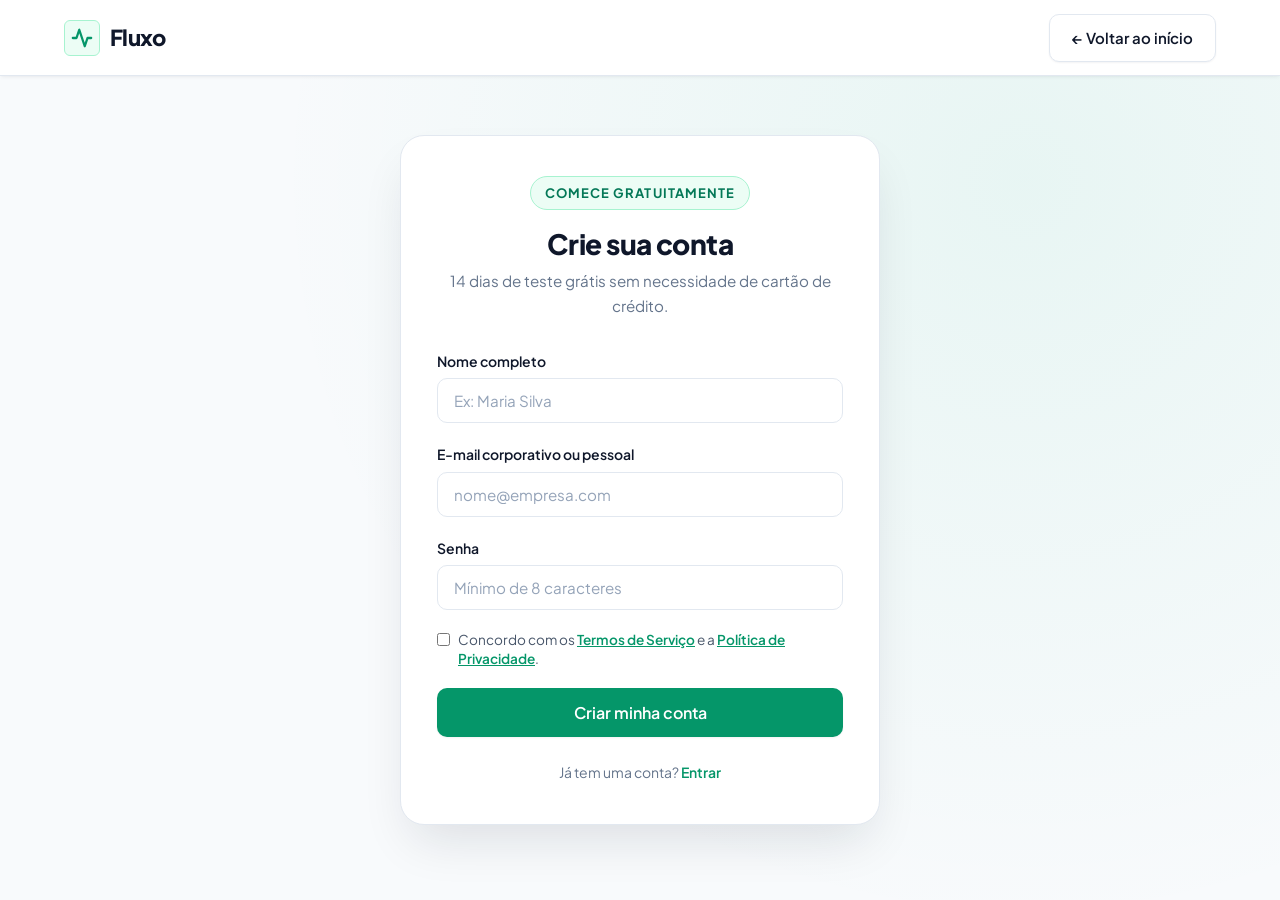
==== cadastro.html @ 50e2bd14 "feat: add user signup page and link from header in cadastro.html" ====
<!DOCTYPE html>
<html lang="pt-BR">
<head>
  <meta charset="UTF-8">
  <meta name="viewport" content="width=device-width, initial-scale=1.0">
  <meta name="description" content="Fluxo - Crie sua conta e comece a gerenciar projetos com seu time em poucos minutos.">
  <title>Fluxo | Cadastro de Usuário</title>

  <!-- Tipografia: Plus Jakarta Sans via Google Fonts -->
  <link rel="preconnect" href="https://fonts.googleapis.com">
  <link rel="preconnect" href="https://fonts.gstatic.com" crossorigin>
  <link href="https://fonts.googleapis.com/css2?family=Plus+Jakarta+Sans:wght@400;500;600;700;800&display=swap" rel="stylesheet">

  <link rel="stylesheet" href="style.css">
  <style>
    /* Estilos dedicados da tela de cadastro mantendo o Design System */
    .auth-wrapper {
      min-height: 100vh;
      display: flex;
      flex-direction: column;
      background: radial-gradient(circle at 80% 20%, rgba(16, 185, 129, 0.07) 0%, transparent 60%), var(--bg-secondary);
    }

    .auth-main {
      flex: 1;
      display: flex;
      align-items: center;
      justify-content: center;
      padding: calc(var(--header-height) + 2rem) 1.5rem 3rem 1.5rem;
    }

    .auth-card {
      background: var(--bg-primary);
      width: 100%;
      max-width: 480px;
      border: 1px solid var(--border-light);
      border-radius: var(--radius-xl);
      padding: 2.5rem 2.25rem;
      box-shadow: var(--shadow-xl);
    }

    .auth-header {
      text-align: center;
      margin-bottom: 2rem;
    }

    .auth-title {
      font-size: 1.75rem;
      font-weight: 800;
      color: var(--text-main);
      margin-bottom: 0.5rem;
    }

    .auth-subtitle {
      font-size: 0.95rem;
      color: var(--text-muted);
    }

    .auth-form {
      display: flex;
      flex-direction: column;
      gap: 1.25rem;
    }

    .form-group {
      display: flex;
      flex-direction: column;
      gap: 0.375rem;
    }

    .form-label {
      font-size: 0.875rem;
      font-weight: 600;
      color: var(--text-main);
    }

    .form-input {
      width: 100%;
      padding: 0.75rem 1rem;
      font-family: inherit;
      font-size: 0.95rem;
      color: var(--text-main);
      background-color: var(--bg-primary);
      border: 1.5px solid var(--border-light);
      border-radius: var(--radius-md);
      transition: all var(--transition-fast);
      outline: none;
    }

    .form-input:focus {
      border-color: var(--emerald-500);
      box-shadow: 0 0 0 3px rgba(16, 185, 129, 0.15);
    }

    .form-input::placeholder {
      color: var(--text-light);
    }

    .form-checkbox-label {
      display: flex;
      align-items: flex-start;
      gap: 0.5rem;
      font-size: 0.85rem;
      color: var(--text-body);
      cursor: pointer;
      user-select: none;
      line-height: 1.4;
    }

    .form-checkbox-label input {
      margin-top: 0.2rem;
      accent-color: var(--emerald-600);
      cursor: pointer;
    }

    .form-checkbox-label a {
      color: var(--emerald-600);
      font-weight: 600;
      text-decoration: underline;
    }

    .auth-footer {
      text-align: center;
      margin-top: 1.5rem;
      font-size: 0.875rem;
      color: var(--text-muted);
    }

    .auth-footer a {
      color: var(--emerald-600);
      font-weight: 600;
    }

    .auth-feedback {
      display: none;
      padding: 0.875rem;
      border-radius: var(--radius-md);
      font-size: 0.875rem;
      font-weight: 600;
      text-align: center;
      margin-bottom: 1rem;
    }

    .auth-feedback.success {
      display: block;
      background-color: var(--emerald-50);
      color: var(--emerald-800);
      border: 1px solid var(--emerald-200);
    }
  </style>
</head>
<body class="auth-wrapper">

  <!-- Header Simples -->
  <header class="site-header scrolled">
    <div class="container header-container">
      <a href="index.html" class="brand-logo" aria-label="Fluxo - Voltar para início">
        <span class="logo-mark">
          <svg width="22" height="22" viewBox="0 0 24 24" fill="none" stroke="currentColor" stroke-width="2.5" stroke-linecap="round" stroke-linejoin="round">
            <polyline points="22 12 18 12 15 21 9 3 6 12 2 12"></polyline>
          </svg>
        </span>
        <span class="logo-text">Fluxo</span>
      </a>

      <div class="header-actions">
        <a href="index.html" class="btn btn-secondary">← Voltar ao início</a>
      </div>
    </div>
  </header>

  <!-- Conteúdo de Cadastro -->
  <main class="auth-main">
    <div class="auth-card">
      <div class="auth-header">
        <span class="section-tag">Comece gratuitamente</span>
        <h1 class="auth-title">Crie sua conta</h1>
        <p class="auth-subtitle">14 dias de teste grátis sem necessidade de cartão de crédito.</p>
      </div>

      <div id="signupFeedback" class="auth-feedback"></div>

      <form id="signupForm" class="auth-form" novalidate>
        <div class="form-group">
          <label class="form-label" for="userName">Nome completo</label>
          <input class="form-input" type="text" id="userName" name="name" placeholder="Ex: Maria Silva" required>
        </div>

        <div class="form-group">
          <label class="form-label" for="userEmail">E-mail corporativo ou pessoal</label>
          <input class="form-input" type="email" id="userEmail" name="email" placeholder="nome@empresa.com" required>
        </div>

        <div class="form-group">
          <label class="form-label" for="userPassword">Senha</label>
          <input class="form-input" type="password" id="userPassword" name="password" placeholder="Mínimo de 8 caracteres" minlength="8" required>
        </div>

        <div class="form-group">
          <label class="form-checkbox-label">
            <input type="checkbox" id="userTerms" required>
            <span>Concordo com os <a href="#">Termos de Serviço</a> e a <a href="#">Política de Privacidade</a>.</span>
          </label>
        </div>

        <button type="submit" class="btn btn-primary btn-block btn-lg" id="submitBtn">
          Criar minha conta
        </button>
      </form>

      <div class="auth-footer">
        Já tem uma conta? <a href="#">Entrar</a>
      </div>
    </div>
  </main>

  <script>
    document.addEventListener('DOMContentLoaded', () => {
      const form = document.getElementById('signupForm');
      const feedback = document.getElementById('signupFeedback');

      form.addEventListener('submit', (e) => {
        e.preventDefault();
        const name = document.getElementById('userName').value.trim();
        const email = document.getElementById('userEmail').value.trim();
        const password = document.getElementById('userPassword').value;
        const terms = document.getElementById('userTerms').checked;

        if (!name || !email || !password) {
          alert('Por favor, preencha todos os campos obrigatórios.');
          return;
        }

        if (password.length < 8) {
          alert('A senha deve ter pelo menos 8 caracteres.');
          return;
        }

        if (!terms) {
          alert('Você deve aceitar os termos de serviço para prosseguir.');
          return;
        }

        feedback.className = 'auth-feedback success';
        feedback.textContent = `Conta criada com sucesso para ${name}! Redirecionando...`;

        setTimeout(() => {
          window.location.href = 'index.html';
        }, 2000);
      });
    });
  </script>
</body>
</html>
---- style.css ----
/* ==========================================================================
   FLUXO - DESIGN SYSTEM & STYLESHEET
   Landing Page SaaS B2B de Alta Conversão
   ========================================================================== */

/* 1. VARIÁVEIS CSS (DESIGN TOKENS) */
:root {
  /* Paleta Verde-Esmeralda (Cor de Destaque) */
  --emerald-50: #ecfdf5;
  --emerald-100: #d1fae5;
  --emerald-200: #a7f3d0;
  --emerald-500: #10b981;
  --emerald-600: #059669;
  --emerald-700: #047857;
  --emerald-800: #065f46;
  --emerald-rgb: 16, 185, 129;

  /* Cores Neutras (Fundo Branco & Cinza Muito Claro) */
  --bg-primary: #ffffff;
  --bg-secondary: #f8fafc;
  --bg-tertiary: #f1f5f9;
  --border-light: #e2e8f0;
  --border-subtle: #edf2f7;

  /* Escala Tipográfica Neutra */
  --text-main: #0f172a;       /* Slate 900 */
  --text-body: #475569;       /* Slate 600 */
  --text-muted: #64748b;      /* Slate 500 */
  --text-light: #94a3b8;      /* Slate 400 */

  /* Tipografia */
  --font-family: 'Plus Jakarta Sans', -apple-system, BlinkMacSystemFont, 'Segoe UI', Roboto, Helvetica, Arial, sans-serif;

  /* Sombras Sutis */
  --shadow-xs: 0 1px 2px 0 rgba(15, 23, 42, 0.05);
  --shadow-sm: 0 2px 4px -1px rgba(15, 23, 42, 0.06), 0 1px 2px -1px rgba(15, 23, 42, 0.04);
  --shadow-md: 0 8px 16px -2px rgba(15, 23, 42, 0.06), 0 4px 6px -2px rgba(15, 23, 42, 0.04);
  --shadow-lg: 0 20px 25px -5px rgba(15, 23, 42, 0.07), 0 10px 10px -5px rgba(15, 23, 42, 0.04);
  --shadow-xl: 0 25px 50px -12px rgba(15, 23, 42, 0.12);
  --shadow-emerald: 0 10px 25px -5px rgba(16, 185, 129, 0.25);

  /* Bordas Arredondadas */
  --radius-sm: 6px;
  --radius-md: 10px;
  --radius-lg: 16px;
  --radius-xl: 24px;
  --radius-full: 9999px;

  /* Transições Suaves */
  --transition-fast: 0.15s ease;
  --transition-normal: 0.25s ease;
  --transition-smooth: 0.35s cubic-bezier(0.16, 1, 0.3, 1);

  /* Layout */
  --container-max: 1200px;
  --header-height: 76px;
}

/* 2. RESET E NORMAS GERAIS */
*, *::before, *::after {
  box-sizing: border-box;
  margin: 0;
  padding: 0;
}

html {
  scroll-behavior: smooth;
  font-size: 16px;
  text-rendering: optimizeLegibility;
  -webkit-font-smoothing: antialiased;
}

body {
  font-family: var(--font-family);
  background-color: var(--bg-primary);
  color: var(--text-body);
  line-height: 1.6;
  overflow-x: hidden;
}

h1, h2, h3, h4, h5, h6 {
  color: var(--text-main);
  font-weight: 700;
  line-height: 1.25;
  letter-spacing: -0.02em;
}

p {
  margin-bottom: 0;
}

a {
  color: inherit;
  text-decoration: none;
  transition: color var(--transition-fast);
}

ul {
  list-style: none;
}

button {
  font-family: inherit;
  cursor: pointer;
  border: none;
  background: none;
}

/* 3. UTILITÁRIOS DE ESTRUTURA */
.container {
  width: 100%;
  max-width: var(--container-max);
  margin-left: auto;
  margin-right: auto;
  padding-left: 1.5rem;
  padding-right: 1.5rem;
}

.section-padding {
  padding-top: 6rem;
  padding-bottom: 6rem;
}

.bg-alt {
  background-color: var(--bg-secondary);
  border-top: 1px solid var(--border-light);
  border-bottom: 1px solid var(--border-light);
}

.text-center {
  text-align: center;
}

.section-header {
  max-width: 680px;
  margin: 0 auto 3.5rem auto;
}

.section-tag {
  display: inline-block;
  font-size: 0.8125rem;
  font-weight: 700;
  text-transform: uppercase;
  letter-spacing: 0.08em;
  color: var(--emerald-700);
  background-color: var(--emerald-50);
  border: 1px solid var(--emerald-200);
  padding: 0.35rem 0.875rem;
  border-radius: var(--radius-full);
  margin-bottom: 1rem;
}

.section-title {
  font-size: 2.25rem;
  font-weight: 800;
  color: var(--text-main);
  margin-bottom: 1rem;
  letter-spacing: -0.03em;
}

.section-description {
  font-size: 1.125rem;
  color: var(--text-muted);
  line-height: 1.6;
}

/* 4. BOTÕES E CTAS */
.btn {
  display: inline-flex;
  align-items: center;
  justify-content: center;
  gap: 0.5rem;
  font-weight: 600;
  font-size: 0.9375rem;
  padding: 0.6875rem 1.375rem;
  border-radius: var(--radius-md);
  transition: all var(--transition-normal);
  white-space: nowrap;
}

.btn-primary {
  background-color: var(--emerald-600);
  color: #ffffff;
  box-shadow: 0 1px 2px rgba(0, 0, 0, 0.05);
}

.btn-primary:hover {
  background-color: var(--emerald-700);
  box-shadow: var(--shadow-emerald);
  transform: translateY(-1px);
}

.btn-secondary {
  background-color: #ffffff;
  color: var(--text-main);
  border: 1px solid var(--border-light);
  box-shadow: var(--shadow-xs);
}

.btn-secondary:hover {
  background-color: var(--bg-tertiary);
  border-color: var(--slate-300);
  transform: translateY(-1px);
}

.btn-outline {
  background-color: transparent;
  color: var(--text-main);
  border: 1.5px solid var(--border-light);
}

.btn-outline:hover {
  border-color: var(--emerald-600);
  color: var(--emerald-700);
  background-color: var(--emerald-50);
}

.btn-lg {
  padding: 0.875rem 1.875rem;
  font-size: 1rem;
  border-radius: var(--radius-md);
}

.btn-block {
  width: 100%;
}

/* 5. HEADER FIXO */
.site-header {
  position: fixed;
  top: 0;
  left: 0;
  right: 0;
  height: var(--header-height);
  background-color: rgba(255, 255, 255, 0.88);
  backdrop-filter: blur(14px);
  -webkit-backdrop-filter: blur(14px);
  z-index: 1000;
  border-bottom: 1px solid transparent;
  transition: border-color var(--transition-normal), box-shadow var(--transition-normal);
}

.site-header.scrolled {
  border-color: var(--border-light);
  box-shadow: var(--shadow-sm);
  background-color: rgba(255, 255, 255, 0.96);
}

.header-container {
  height: 100%;
  display: flex;
  align-items: center;
  justify-content: space-between;
}

/* Marca / Logo */
.brand-logo {
  display: inline-flex;
  align-items: center;
  gap: 0.625rem;
}

.logo-mark {
  display: flex;
  align-items: center;
  justify-content: center;
  width: 36px;
  height: 36px;
  background-color: var(--emerald-50);
  border: 1.5px solid var(--emerald-200);
  border-radius: var(--radius-sm);
  color: var(--emerald-600);
}

.logo-text {
  font-size: 1.375rem;
  font-weight: 800;
  color: var(--text-main);
  letter-spacing: -0.03em;
}

/* Navegação */
.nav-menu {
  display: flex;
  align-items: center;
}

.nav-list {
  display: flex;
  align-items: center;
  gap: 2rem;
}

.nav-link {
  font-size: 0.9375rem;
  font-weight: 500;
  color: var(--text-muted);
  position: relative;
  padding: 0.5rem 0;
}

.nav-link:hover {
  color: var(--emerald-600);
}

.nav-actions-mobile {
  display: none;
}

.header-actions {
  display: flex;
  align-items: center;
  gap: 1rem;
}

/* Botão Hamburguer */
.hamburger-btn {
  display: none;
  flex-direction: column;
  justify-content: space-around;
  width: 32px;
  height: 32px;
  padding: 4px;
}

.hamburger-bar {
  width: 100%;
  height: 2px;
  background-color: var(--text-main);
  border-radius: 2px;
  transition: all var(--transition-normal);
}

/* 6. HERO SECTION */
.hero-section {
  padding-top: calc(var(--header-height) + 4rem);
  padding-bottom: 5rem;
  background: radial-gradient(circle at 80% 20%, rgba(16, 185, 129, 0.05) 0%, transparent 60%);
}

.hero-container {
  display: grid;
  grid-template-columns: 1.05fr 1fr;
  align-items: center;
  gap: 3.5rem;
}

.hero-badge {
  display: inline-flex;
  align-items: center;
  gap: 0.5rem;
  font-size: 0.8125rem;
  font-weight: 600;
  color: var(--emerald-800);
  background-color: var(--emerald-50);
  border: 1px solid var(--emerald-200);
  padding: 0.35rem 0.875rem;
  border-radius: var(--radius-full);
  margin-bottom: 1.5rem;
}

.badge-dot {
  width: 8px;
  height: 8px;
  border-radius: 50%;
  background-color: var(--emerald-500);
  box-shadow: 0 0 0 3px rgba(16, 185, 129, 0.25);
}

.hero-title {
  font-size: 3rem;
  font-weight: 800;
  line-height: 1.15;
  letter-spacing: -0.035em;
  color: var(--text-main);
  margin-bottom: 1.25rem;
}

.hero-subtitle {
  font-size: 1.1875rem;
  color: var(--text-body);
  line-height: 1.6;
  margin-bottom: 2rem;
  max-width: 520px;
}

.hero-cta-group {
  display: flex;
  align-items: center;
  gap: 1rem;
  margin-bottom: 2rem;
  flex-wrap: wrap;
}

.hero-trust-indicators {
  display: flex;
  align-items: center;
  gap: 1.5rem;
  flex-wrap: wrap;
}

.trust-item {
  display: flex;
  align-items: center;
  gap: 0.375rem;
  font-size: 0.84rem;
  font-weight: 500;
  color: var(--text-muted);
}

.trust-item svg {
  color: var(--emerald-600);
  flex-shrink: 0;
}

/* Mockup Visual do Hero (Feito em CSS Puro) */
.hero-visual {
  position: relative;
}

.mockup-frame {
  position: relative;
  background-color: #ffffff;
  border-radius: var(--radius-lg);
  border: 1px solid var(--border-light);
  box-shadow: var(--shadow-xl);
  overflow: hidden;
}

.mockup-header {
  display: flex;
  align-items: center;
  justify-content: space-between;
  padding: 0.75rem 1rem;
  background-color: var(--bg-secondary);
  border-bottom: 1px solid var(--border-light);
}

.mockup-dots {
  display: flex;
  gap: 6px;
}

.dot {
  width: 10px;
  height: 10px;
  border-radius: 50%;
}

.dot-red { background-color: #ef4444; }
.dot-yellow { background-color: #f59e0b; }
.dot-green { background-color: #10b981; }

.mockup-search-bar {
  display: flex;
  align-items: center;
  gap: 0.5rem;
  background-color: #ffffff;
  border: 1px solid var(--border-light);
  border-radius: var(--radius-sm);
  padding: 0.25rem 0.75rem;
  font-size: 0.75rem;
  color: var(--text-light);
  width: 50%;
}

.mockup-user-pill {
  display: flex;
  align-items: center;
  gap: 0.5rem;
}

.mockup-avatar {
  display: flex;
  align-items: center;
  justify-content: center;
  width: 24px;
  height: 24px;
  border-radius: 50%;
  font-size: 0.6875rem;
  font-weight: 700;
}

.avatar-primary {
  background-color: var(--emerald-100);
  color: var(--emerald-700);
}

.mockup-user-name {
  font-size: 0.75rem;
  font-weight: 600;
  color: var(--text-main);
}

.mockup-body {
  padding: 1.25rem;
}

.mockup-project-header {
  display: flex;
  align-items: center;
  justify-content: space-between;
  margin-bottom: 1.25rem;
  padding-bottom: 0.75rem;
  border-bottom: 1px solid var(--border-light);
}

.mockup-project-title {
  font-size: 0.9375rem;
  font-weight: 700;
  color: var(--text-main);
}

.mockup-project-meta {
  font-size: 0.75rem;
  color: var(--text-muted);
}

.mockup-progress-wrap {
  text-align: right;
  width: 130px;
}

.progress-info {
  display: flex;
  justify-content: space-between;
  font-size: 0.6875rem;
  color: var(--text-muted);
  margin-bottom: 0.25rem;
}

.progress-info strong {
  color: var(--emerald-700);
}

.progress-track {
  width: 100%;
  height: 6px;
  background-color: var(--bg-tertiary);
  border-radius: 10px;
  overflow: hidden;
}

.progress-fill {
  height: 100%;
  background-color: var(--emerald-500);
  border-radius: 10px;
}

.mockup-columns {
  display: grid;
  grid-template-columns: repeat(3, 1fr);
  gap: 0.75rem;
}

.mockup-col {
  background-color: var(--bg-secondary);
  border-radius: var(--radius-md);
  padding: 0.625rem;
  display: flex;
  flex-direction: column;
  gap: 0.625rem;
}

.mockup-col-header {
  display: flex;
  align-items: center;
  gap: 0.375rem;
  font-size: 0.75rem;
  font-weight: 600;
  color: var(--text-muted);
  padding: 0.25rem 0.25rem;
}

.col-indicator {
  width: 6px;
  height: 6px;
  border-radius: 50%;
}

.col-gray { background-color: var(--text-light); }
.col-emerald { background-color: var(--emerald-500); }
.col-green { background-color: #10b981; }

.col-count {
  margin-left: auto;
  font-size: 0.6875rem;
  background-color: var(--bg-tertiary);
  padding: 0.1rem 0.4rem;
  border-radius: var(--radius-full);
}

.mockup-task-card {
  background-color: #ffffff;
  border: 1px solid var(--border-light);
  border-radius: var(--radius-sm);
  padding: 0.625rem;
  box-shadow: var(--shadow-xs);
}

.card-highlight {
  border-color: var(--emerald-200);
  box-shadow: 0 4px 12px rgba(16, 185, 129, 0.08);
}

.task-tag {
  display: inline-block;
  font-size: 0.625rem;
  font-weight: 700;
  padding: 0.15rem 0.4rem;
  border-radius: 4px;
  margin-bottom: 0.35rem;
}

.tag-blue { background-color: #eff6ff; color: #2563eb; }
.tag-purple { background-color: #f5f3ff; color: #7c3aed; }
.tag-emerald { background-color: var(--emerald-50); color: var(--emerald-700); }
.tag-gray { background-color: var(--bg-tertiary); color: var(--text-muted); }

.task-title {
  font-size: 0.75rem;
  font-weight: 600;
  color: var(--text-main);
  line-height: 1.3;
  margin-bottom: 0.5rem;
}

.task-checklist {
  display: flex;
  align-items: center;
  gap: 0.25rem;
  font-size: 0.65rem;
  color: var(--emerald-700);
  background-color: var(--emerald-50);
  padding: 0.25rem 0.375rem;
  border-radius: 4px;
  margin-bottom: 0.5rem;
}

.task-meta {
  display: flex;
  align-items: center;
  justify-content: space-between;
}

.task-due {
  font-size: 0.65rem;
  color: var(--text-light);
}

.due-soon {
  color: #d97706;
  font-weight: 600;
}

.task-status-done {
  display: inline-flex;
  align-items: center;
  gap: 0.2rem;
  font-size: 0.65rem;
  font-weight: 600;
  color: var(--emerald-700);
}

.avatar-sm {
  width: 18px;
  height: 18px;
  border-radius: 50%;
  font-size: 0.55rem;
  font-weight: 700;
  display: inline-flex;
  align-items: center;
  justify-content: center;
  background-color: var(--bg-tertiary);
  color: var(--text-body);
}

.avatar-alt { background-color: #fef3c7; color: #b45309; }
.avatar-alt2 { background-color: #ede9fe; color: #6d28d9; }

.task-team {
  display: flex;
  margin-left: auto;
}

.task-team .task-avatar:not(:first-child) {
  margin-left: -5px;
}

/* Card Flutuante de Métricas */
.mockup-floating-stat {
  position: absolute;
  bottom: -20px;
  right: -15px;
  background-color: #ffffff;
  border: 1px solid var(--border-light);
  border-radius: var(--radius-md);
  padding: 0.75rem 1rem;
  display: flex;
  align-items: center;
  gap: 0.75rem;
  box-shadow: var(--shadow-lg);
  animation: float 4s ease-in-out infinite;
}

@keyframes float {
  0%, 100% { transform: translateY(0); }
  50% { transform: translateY(-6px); }
}

.floating-icon {
  width: 36px;
  height: 36px;
  border-radius: var(--radius-sm);
  background-color: var(--emerald-50);
  color: var(--emerald-600);
  display: flex;
  align-items: center;
  justify-content: center;
}

.floating-text {
  display: flex;
  flex-direction: column;
}

.stat-number {
  font-size: 1.125rem;
  font-weight: 800;
  color: var(--text-main);
  line-height: 1.1;
}

.stat-label {
  font-size: 0.75rem;
  color: var(--text-muted);
}

/* 7. PROVA SOCIAL (LOGOS) */
.social-proof-strip {
  padding: 3rem 0;
  background-color: var(--bg-secondary);
  border-top: 1px solid var(--border-light);
  border-bottom: 1px solid var(--border-light);
}

.social-proof-lead {
  text-align: center;
  font-size: 0.875rem;
  font-weight: 600;
  text-transform: uppercase;
  letter-spacing: 0.05em;
  color: var(--text-muted);
  margin-bottom: 2rem;
}

.client-logos-grid {
  display: flex;
  align-items: center;
  justify-content: center;
  gap: 3.5rem;
  flex-wrap: wrap;
}

.client-logo-item {
  display: inline-flex;
  align-items: center;
  gap: 0.625rem;
  color: var(--text-muted);
  font-weight: 700;
  font-size: 1.125rem;
  opacity: 0.75;
  transition: opacity var(--transition-fast), color var(--transition-fast);
}

.client-logo-item:hover {
  opacity: 1;
  color: var(--text-main);
}

.client-logo-item svg {
  color: var(--emerald-600);
}

/* 8. SEÇÃO DE RECURSOS */
.features-grid {
  display: grid;
  grid-template-columns: repeat(4, 1fr);
  gap: 1.5rem;
}

.feature-card {
  background-color: #ffffff;
  border: 1px solid var(--border-light);
  border-radius: var(--radius-lg);
  padding: 2rem 1.75rem;
  transition: all var(--transition-normal);
  display: flex;
  flex-direction: column;
}

.feature-card:hover {
  border-color: var(--emerald-200);
  transform: translateY(-4px);
  box-shadow: var(--shadow-md);
}

.feature-icon-box {
  width: 48px;
  height: 48px;
  border-radius: var(--radius-md);
  background-color: var(--emerald-50);
  color: var(--emerald-600);
  border: 1px solid var(--emerald-100);
  display: flex;
  align-items: center;
  justify-content: center;
  margin-bottom: 1.5rem;
}

.feature-title {
  font-size: 1.1875rem;
  font-weight: 700;
  margin-bottom: 0.75rem;
  color: var(--text-main);
}

.feature-description {
  font-size: 0.9375rem;
  color: var(--text-body);
  line-height: 1.6;
}

/* 9. SEÇÃO DE DEPOIMENTOS */
.testimonials-grid {
  display: grid;
  grid-template-columns: repeat(3, 1fr);
  gap: 2rem;
}

.testimonial-card {
  background-color: #ffffff;
  border: 1px solid var(--border-light);
  border-radius: var(--radius-lg);
  padding: 2.25rem 2rem;
  box-shadow: var(--shadow-sm);
  display: flex;
  flex-direction: column;
  justify-content: space-between;
  transition: transform var(--transition-normal);
}

.testimonial-card:hover {
  transform: translateY(-3px);
  box-shadow: var(--shadow-md);
}

.testimonial-rating {
  display: flex;
  gap: 0.25rem;
  color: #f59e0b;
  margin-bottom: 1.25rem;
  font-size: 1.125rem;
}

.testimonial-quote {
  font-size: 1rem;
  line-height: 1.65;
  color: var(--text-body);
  font-style: normal;
  margin-bottom: 1.75rem;
  flex-grow: 1;
}

.testimonial-author {
  display: flex;
  align-items: center;
  gap: 0.875rem;
  border-top: 1px solid var(--border-light);
  padding-top: 1.25rem;
}

.author-avatar {
  width: 44px;
  height: 44px;
  border-radius: 50%;
  font-weight: 700;
  font-size: 0.875rem;
  display: flex;
  align-items: center;
  justify-content: center;
  flex-shrink: 0;
}

.avatar-mariana { background-color: var(--emerald-100); color: var(--emerald-800); }
.avatar-rodrigo { background-color: #dbeafe; color: #1e40af; }
.avatar-camila { background-color: #ede9fe; color: #5b21b6; }

.author-name {
  font-size: 0.9375rem;
  font-weight: 700;
  color: var(--text-main);
  margin-bottom: 0.15rem;
}

.author-role {
  font-size: 0.8125rem;
  color: var(--text-muted);
}

/* 10. SEÇÃO DE PREÇOS */
.pricing-grid {
  display: grid;
  grid-template-columns: repeat(3, 1fr);
  gap: 2rem;
  align-items: stretch;
}

.pricing-card {
  background-color: #ffffff;
  border: 1px solid var(--border-light);
  border-radius: var(--radius-xl);
  padding: 2.5rem 2rem;
  position: relative;
  display: flex;
  flex-direction: column;
  transition: all var(--transition-normal);
}

.pricing-card:hover {
  transform: translateY(-4px);
  box-shadow: var(--shadow-lg);
}

/* Destaque do Plano Pro */
.pricing-card-featured {
  border: 2px solid var(--emerald-500);
  box-shadow: var(--shadow-lg);
  transform: scale(1.02);
}

.pricing-card-featured:hover {
  transform: scale(1.02) translateY(-4px);
  box-shadow: var(--shadow-xl);
}

.popular-badge {
  position: absolute;
  top: -14px;
  left: 50%;
  transform: translateX(-50%);
  background-color: var(--emerald-600);
  color: #ffffff;
  font-size: 0.75rem;
  font-weight: 700;
  text-transform: uppercase;
  letter-spacing: 0.06em;
  padding: 0.35rem 1rem;
  border-radius: var(--radius-full);
}

.pricing-header {
  border-bottom: 1px solid var(--border-light);
  padding-bottom: 2rem;
  margin-bottom: 2rem;
}

.plan-name {
  font-size: 1.5rem;
  font-weight: 800;
  margin-bottom: 0.5rem;
}

.plan-description {
  font-size: 0.875rem;
  color: var(--text-muted);
  min-height: 42px;
  margin-bottom: 1.5rem;
}

.plan-price-wrap {
  display: flex;
  align-items: baseline;
  gap: 0.25rem;
}

.currency {
  font-size: 1.25rem;
  font-weight: 700;
  color: var(--text-main);
}

.amount {
  font-size: 3rem;
  font-weight: 800;
  color: var(--text-main);
  line-height: 1;
}

.period {
  font-size: 0.875rem;
  color: var(--text-muted);
  font-weight: 500;
}

.plan-features {
  display: flex;
  flex-direction: column;
  gap: 1rem;
  margin-bottom: 2.5rem;
  flex-grow: 1;
}

.plan-features li {
  display: flex;
  align-items: flex-start;
  gap: 0.75rem;
  font-size: 0.9375rem;
  color: var(--text-body);
}

.check-icon {
  color: var(--emerald-600);
  flex-shrink: 0;
  margin-top: 0.15rem;
}

.pricing-footer {
  margin-top: auto;
}

/* 11. SEÇÃO DE FAQ */
.faq-container {
  max-width: 800px;
}

.faq-accordion {
  display: flex;
  flex-direction: column;
  gap: 1rem;
}

.faq-item {
  background-color: #ffffff;
  border: 1px solid var(--border-light);
  border-radius: var(--radius-lg);
  overflow: hidden;
  transition: border-color var(--transition-fast), box-shadow var(--transition-fast);
}

.faq-item.active {
  border-color: var(--emerald-500);
  box-shadow: var(--shadow-sm);
}

.faq-question {
  width: 100%;
  display: flex;
  align-items: center;
  justify-content: space-between;
  padding: 1.375rem 1.75rem;
  font-size: 1.0625rem;
  font-weight: 600;
  color: var(--text-main);
  text-align: left;
  background-color: #ffffff;
  gap: 1rem;
  transition: color var(--transition-fast);
}

.faq-question:hover {
  color: var(--emerald-700);
}

.faq-icon {
  display: flex;
  align-items: center;
  justify-content: center;
  color: var(--text-muted);
  transition: transform var(--transition-normal), color var(--transition-fast);
  flex-shrink: 0;
}

.faq-item.active .faq-icon {
  transform: rotate(180deg);
  color: var(--emerald-600);
}

.faq-answer {
  max-height: 0;
  overflow: hidden;
  transition: max-height var(--transition-smooth);
}

.faq-answer-inner {
  padding: 0 1.75rem 1.5rem 1.75rem;
  font-size: 0.95rem;
  line-height: 1.65;
  color: var(--text-body);
}

/* 12. CTA FINAL */
.final-cta-section {
  padding: 5rem 0;
}

.final-cta-card {
  background-color: var(--bg-secondary);
  border: 1.5px solid var(--emerald-200);
  border-radius: var(--radius-xl);
  padding: 4.5rem 2rem;
  text-align: center;
  position: relative;
  overflow: hidden;
  box-shadow: var(--shadow-md);
}

.cta-inner-content {
  max-width: 680px;
  margin: 0 auto;
  position: relative;
  z-index: 2;
}

.final-cta-title {
  font-size: 2.5rem;
  font-weight: 800;
  margin-bottom: 1.25rem;
  letter-spacing: -0.03em;
}

.final-cta-subtitle {
  font-size: 1.125rem;
  color: var(--text-body);
  line-height: 1.6;
  margin-bottom: 2.25rem;
}

.final-cta-buttons {
  margin-bottom: 1.75rem;
}

.final-cta-guarantees {
  display: flex;
  align-items: center;
  justify-content: center;
  gap: 0.875rem;
  font-size: 0.84rem;
  font-weight: 500;
  color: var(--text-muted);
  flex-wrap: wrap;
}

.bullet-separator {
  color: var(--border-light);
}

/* 13. FOOTER */
.site-footer {
  background-color: #ffffff;
  border-top: 1px solid var(--border-light);
  padding: 5rem 0 2.5rem 0;
}

.footer-grid {
  display: grid;
  grid-template-columns: 2fr 1fr 1fr 1fr;
  gap: 3.5rem;
  margin-bottom: 4rem;
}

.footer-tagline {
  margin-top: 1rem;
  font-size: 0.9375rem;
  color: var(--text-muted);
  line-height: 1.6;
  max-width: 320px;
}

.footer-social-links {
  display: flex;
  gap: 0.75rem;
  margin-top: 1.5rem;
}

.social-link {
  display: flex;
  align-items: center;
  justify-content: center;
  width: 38px;
  height: 38px;
  border-radius: var(--radius-md);
  border: 1px solid var(--border-light);
  color: var(--text-muted);
  transition: all var(--transition-fast);
}

.social-link:hover {
  background-color: var(--emerald-50);
  border-color: var(--emerald-200);
  color: var(--emerald-700);
  transform: translateY(-2px);
}

.footer-heading {
  font-size: 0.875rem;
  font-weight: 700;
  text-transform: uppercase;
  letter-spacing: 0.06em;
  color: var(--text-main);
  margin-bottom: 1.25rem;
}

.footer-nav {
  display: flex;
  flex-direction: column;
  gap: 0.875rem;
}

.footer-nav a {
  font-size: 0.9375rem;
  color: var(--text-muted);
}

.footer-nav a:hover {
  color: var(--emerald-600);
}

.footer-badge {
  font-size: 0.6875rem;
  font-weight: 700;
  background-color: var(--emerald-50);
  color: var(--emerald-700);
  border: 1px solid var(--emerald-200);
  padding: 0.15rem 0.5rem;
  border-radius: var(--radius-full);
  margin-left: 0.35rem;
}

.footer-bottom {
  border-top: 1px solid var(--border-light);
  padding-top: 2rem;
  display: flex;
  align-items: center;
  justify-content: space-between;
  font-size: 0.875rem;
  color: var(--text-muted);
  flex-wrap: wrap;
  gap: 1rem;
}

/* 14. ANIMAÇÕES FADE-IN COM INTERSECTION OBSERVER */
.reveal {
  opacity: 0;
  transform: translateY(24px);
  transition: opacity 0.65s cubic-bezier(0.16, 1, 0.3, 1), transform 0.65s cubic-bezier(0.16, 1, 0.3, 1);
  will-change: opacity, transform;
}

.reveal.active {
  opacity: 1;
  transform: translateY(0);
}

/* 15. RESPONSIVIDADE (MEDIA QUERIES) */

/* Telas médias (Laptops e Tablets grandes: < 1024px) */
@media (max-width: 1024px) {
  .hero-container {
    grid-template-columns: 1fr;
    gap: 3.5rem;
  }

  .hero-content {
    text-align: center;
    max-width: 700px;
    margin: 0 auto;
  }

  .hero-subtitle {
    margin-left: auto;
    margin-right: auto;
  }

  .hero-cta-group {
    justify-content: center;
  }

  .hero-trust-indicators {
    justify-content: center;
  }

  .mockup-visual {
    max-width: 640px;
    margin: 0 auto;
  }

  .features-grid {
    grid-template-columns: repeat(2, 1fr);
  }

  .pricing-grid {
    grid-template-columns: 1fr;
    max-width: 500px;
    margin: 0 auto;
  }

  .pricing-card-featured {
    transform: none;
  }

  .pricing-card-featured:hover {
    transform: translateY(-4px);
  }

  .footer-grid {
    grid-template-columns: repeat(2, 1fr);
    gap: 2.5rem;
  }
}

/* Tablets e Mobile (< 768px) */
@media (max-width: 768px) {
  :root {
    --header-height: 68px;
  }

  .section-padding {
    padding-top: 4rem;
    padding-bottom: 4rem;
  }

  .section-title {
    font-size: 1.875rem;
  }

  .hero-title {
    font-size: 2.25rem;
  }

  .final-cta-title {
    font-size: 2rem;
  }

  /* Menu Hamburguer */
  .hamburger-btn {
    display: flex;
  }

  .header-actions .btn {
    display: none;
  }

  .nav-menu {
    position: fixed;
    top: var(--header-height);
    left: 0;
    width: 100%;
    background-color: #ffffff;
    border-bottom: 1px solid var(--border-light);
    box-shadow: var(--shadow-lg);
    flex-direction: column;
    align-items: stretch;
    padding: 1.5rem;
    transform: translateY(-120%);
    opacity: 0;
    visibility: hidden;
    transition: transform var(--transition-smooth), opacity var(--transition-smooth), visibility var(--transition-smooth);
  }

  .nav-menu.open {
    transform: translateY(0);
    opacity: 1;
    visibility: visible;
  }

  .nav-list {
    flex-direction: column;
    align-items: flex-start;
    gap: 1rem;
    width: 100%;
  }

  .nav-item {
    width: 100%;
  }

  .nav-link {
    display: block;
    width: 100%;
    padding: 0.75rem 0;
    font-size: 1.0625rem;
    border-bottom: 1px solid var(--border-subtle);
  }

  .nav-actions-mobile {
    display: block;
    margin-top: 1.5rem;
  }

  /* Hambúrguer Ativo (X) */
  .hamburger-btn.open .hamburger-bar:nth-child(1) {
    transform: translateY(8px) rotate(45deg);
  }

  .hamburger-btn.open .hamburger-bar:nth-child(2) {
    opacity: 0;
  }

  .hamburger-btn.open .hamburger-bar:nth-child(3) {
    transform: translateY(-8px) rotate(-45deg);
  }

  /* Mockup no Mobile */
  .mockup-columns {
    grid-template-columns: 1fr;
  }

  .mockup-floating-stat {
    display: none;
  }

  .client-logos-grid {
    gap: 2rem;
  }

  .features-grid {
    grid-template-columns: 1fr;
  }

  .testimonials-grid {
    grid-template-columns: 1fr;
  }

  .footer-grid {
    grid-template-columns: 1fr;
    gap: 2.5rem;
  }

  .footer-bottom {
    flex-direction: column;
    text-align: center;
  }
}

/* Celulares Menores (< 480px) */
@media (max-width: 480px) {
  .hero-title {
    font-size: 1.875rem;
  }

  .hero-cta-group .btn {
    width: 100%;
  }

  .final-cta-card {
    padding: 3rem 1.25rem;
  }
}
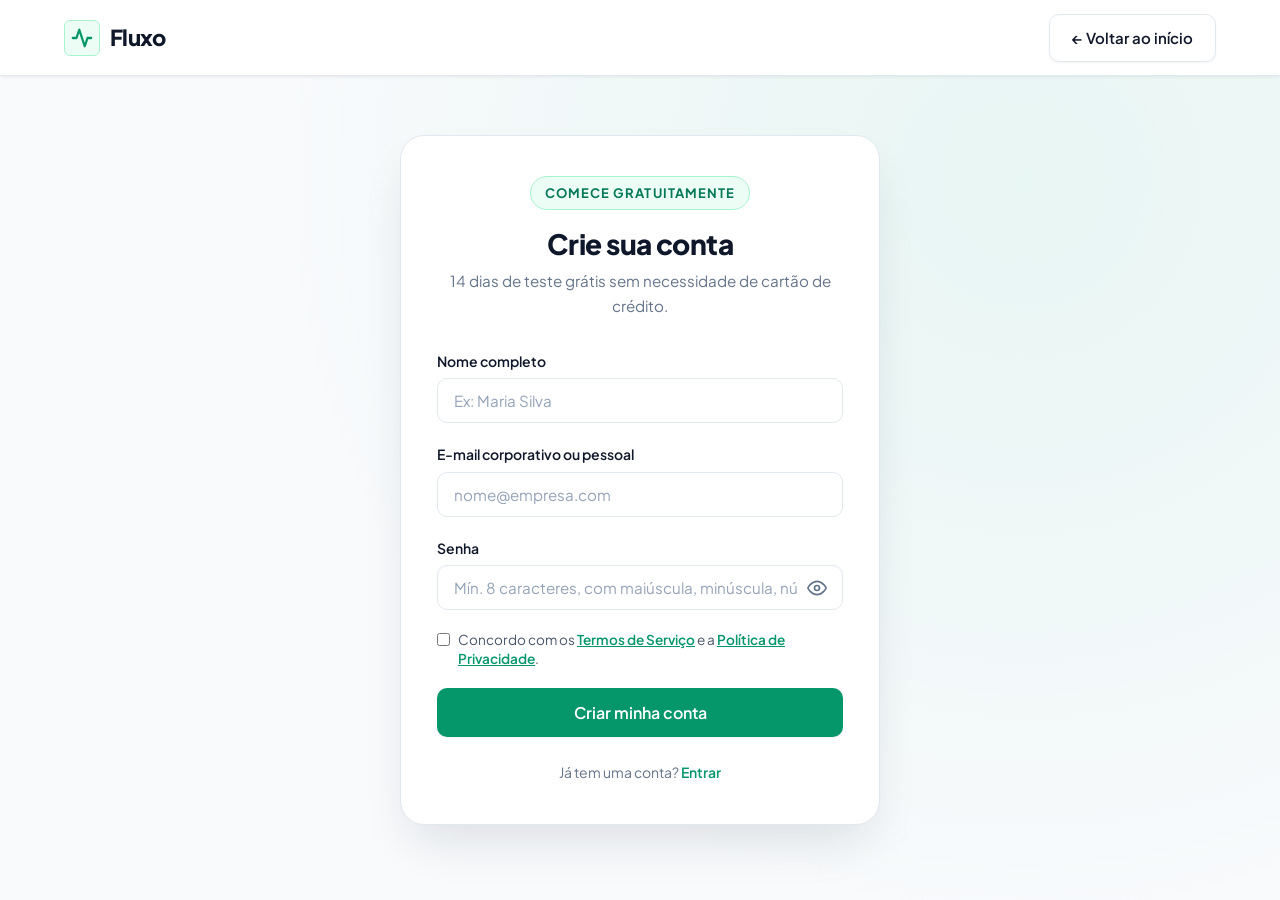
==== commit b151aef5: "feat: add real-time input validations and password visibility toggle" ====
--- a/cadastro.html
+++ b/cadastro.html
@@ -96,6 +96,57 @@
       color: var(--text-light);
     }
 
+    .password-wrapper {
+      position: relative;
+      display: flex;
+      align-items: center;
+    }
+
+    .password-wrapper .form-input {
+      padding-right: 2.75rem;
+    }
+
+    .toggle-password-btn {
+      position: absolute;
+      right: 0.75rem;
+      background: none;
+      border: none;
+      cursor: pointer;
+      color: var(--text-muted);
+      display: flex;
+      align-items: center;
+      justify-content: center;
+      padding: 0.25rem;
+      border-radius: var(--radius-sm);
+      transition: color var(--transition-fast);
+    }
+
+    .toggle-password-btn:hover {
+      color: var(--emerald-600);
+    }
+
+    .toggle-password-btn svg {
+      pointer-events: none;
+    }
+
+    .form-error {
+      display: none;
+      font-size: 0.8125rem;
+      font-weight: 500;
+      color: #ef4444; /* Vermelho vibrante */
+      margin-top: 0.25rem;
+      line-height: 1.4;
+    }
+
+    .form-error.active {
+      display: block;
+    }
+
+    .form-input.input-error {
+      border-color: #ef4444 !important;
+      box-shadow: 0 0 0 3px rgba(239, 68, 68, 0.15) !important;
+    }
+
     .form-checkbox-label {
       display: flex;
       align-items: flex-start;
@@ -189,11 +240,27 @@
         <div class="form-group">
           <label class="form-label" for="userEmail">E-mail corporativo ou pessoal</label>
           <input class="form-input" type="email" id="userEmail" name="email" placeholder="nome@empresa.com" required>
+          <span class="form-error" id="emailError"></span>
         </div>
 
         <div class="form-group">
           <label class="form-label" for="userPassword">Senha</label>
-          <input class="form-input" type="password" id="userPassword" name="password" placeholder="Mínimo de 8 caracteres" minlength="8" required>
+          <div class="password-wrapper">
+            <input class="form-input" type="password" id="userPassword" name="password" placeholder="Mín. 8 caracteres, com maiúscula, minúscula, número e especial" minlength="8" required>
+            <button type="button" class="toggle-password-btn" id="togglePasswordBtn" aria-label="Mostrar ou ocultar senha">
+              <!-- Ícone de Olho Aberto -->
+              <svg id="eyeIconOpen" width="20" height="20" viewBox="0 0 24 24" fill="none" stroke="currentColor" stroke-width="2" stroke-linecap="round" stroke-linejoin="round">
+                <path d="M1 12s4-8 11-8 11 8 11 8-4 8-11 8-11-8-11-8z"></path>
+                <circle cx="12" cy="12" r="3"></circle>
+              </svg>
+              <!-- Ícone de Olho Cortado (inicialmente oculto) -->
+              <svg id="eyeIconClosed" width="20" height="20" viewBox="0 0 24 24" fill="none" stroke="currentColor" stroke-width="2" stroke-linecap="round" stroke-linejoin="round" style="display: none;">
+                <path d="M17.94 17.94A10.07 10.07 0 0 1 12 20c-7 0-11-8-11-8a18.45 18.45 0 0 1 5.06-5.94M9.9 4.24A9.12 9.12 0 0 1 12 4c7 0 11 8 11 8a18.5 18.5 0 0 1-2.16 3.19m-6.72-1.07a3 3 0 1 1-4.24-4.24"></path>
+                <line x1="1" y1="1" x2="23" y2="23"></line>
+              </svg>
+            </button>
+          </div>
+          <span class="form-error" id="passwordError"></span>
         </div>
 
         <div class="form-group">
@@ -218,21 +285,132 @@
     document.addEventListener('DOMContentLoaded', () => {
       const form = document.getElementById('signupForm');
       const feedback = document.getElementById('signupFeedback');
+      const emailInput = document.getElementById('userEmail');
+      const passwordInput = document.getElementById('userPassword');
+      const emailError = document.getElementById('emailError');
+      const passwordError = document.getElementById('passwordError');
+      const togglePasswordBtn = document.getElementById('togglePasswordBtn');
+      const eyeIconOpen = document.getElementById('eyeIconOpen');
+      const eyeIconClosed = document.getElementById('eyeIconClosed');
+
+      // Função de validação de e-mail em tempo real
+      const validateEmail = () => {
+        const email = emailInput.value.trim();
+        if (!email) {
+          emailError.textContent = '';
+          emailError.classList.remove('active');
+          emailInput.classList.remove('input-error');
+          return false;
+        }
+
+        if (!email.includes('@')) {
+          emailError.textContent = 'E-mail inválido: deve conter o caractere "@".';
+          emailError.classList.add('active');
+          emailInput.classList.add('input-error');
+          return false;
+        } else if (!/^[^\s@]+@[^\s@]+\.[^\s@]{2,}$/.test(email)) {
+          emailError.textContent = 'E-mail inválido: informe um e-mail completo (ex: nome@empresa.com).';
+          emailError.classList.add('active');
+          emailInput.classList.add('input-error');
+          return false;
+        } else {
+          emailError.textContent = '';
+          emailError.classList.remove('active');
+          emailInput.classList.remove('input-error');
+          return true;
+        }
+      };
+
+      // Função de validação de senha em tempo real
+      const validatePassword = () => {
+        const password = passwordInput.value;
+        if (!password) {
+          passwordError.innerHTML = '';
+          passwordError.classList.remove('active');
+          passwordInput.classList.remove('input-error');
+          return false;
+        }
+
+        const passwordIssues = [];
+        if (password.length < 8) passwordIssues.push('Mínimo de 8 caracteres');
+        if (!/[A-Z]/.test(password)) passwordIssues.push('Pelo menos uma letra maiúscula');
+        if (!/[a-z]/.test(password)) passwordIssues.push('Pelo menos uma letra minúscula');
+        if (!/[0-9]/.test(password)) passwordIssues.push('Pelo menos um número');
+        if (!/[^A-Za-z0-9]/.test(password)) passwordIssues.push('Pelo menos um caractere especial (ex: !@#$%&*.)');
+
+        if (passwordIssues.length > 0) {
+          passwordError.innerHTML = 'Senha não atende aos critérios:<br>• ' + passwordIssues.join('<br>• ');
+          passwordError.classList.add('active');
+          passwordInput.classList.add('input-error');
+          return false;
+        } else {
+          passwordError.innerHTML = '';
+          passwordError.classList.remove('active');
+          passwordInput.classList.remove('input-error');
+          return true;
+        }
+      };
+
+      // Validação interativa e dinâmica conforme o usuário digita (evento input)
+      emailInput.addEventListener('input', validateEmail);
+      passwordInput.addEventListener('input', validatePassword);
+
+      // Alternância de visibilidade da senha (olhinho)
+      if (togglePasswordBtn && passwordInput) {
+        togglePasswordBtn.addEventListener('click', () => {
+          const isPassword = passwordInput.getAttribute('type') === 'password';
+          passwordInput.setAttribute('type', isPassword ? 'text' : 'password');
+          eyeIconOpen.style.display = isPassword ? 'none' : 'block';
+          eyeIconClosed.style.display = isPassword ? 'block' : 'none';
+        });
+      }
 
       form.addEventListener('submit', (e) => {
         e.preventDefault();
         const name = document.getElementById('userName').value.trim();
-        const email = document.getElementById('userEmail').value.trim();
-        const password = document.getElementById('userPassword').value;
+        const email = emailInput.value.trim();
+        const password = passwordInput.value;
         const terms = document.getElementById('userTerms').checked;
 
-        if (!name || !email || !password) {
-          alert('Por favor, preencha todos os campos obrigatórios.');
+        let hasError = false;
+
+        // Reset de erros
+        emailError.textContent = '';
+        emailError.classList.remove('active');
+        emailInput.classList.remove('input-error');
+
+        passwordError.innerHTML = '';
+        passwordError.classList.remove('active');
+        passwordInput.classList.remove('input-error');
+
+        if (!name) {
+          alert('Por favor, informe seu nome completo.');
+          document.getElementById('userName').focus();
           return;
         }
 
-        if (password.length < 8) {
-          alert('A senha deve ter pelo menos 8 caracteres.');
+        // Executa as validações ao submeter
+        const isEmailValid = validateEmail();
+        if (!email) {
+          emailError.textContent = 'O e-mail é obrigatório.';
+          emailError.classList.add('active');
+          emailInput.classList.add('input-error');
+          hasError = true;
+        } else if (!isEmailValid) {
+          hasError = true;
+        }
+
+        const isPasswordValid = validatePassword();
+        if (!password) {
+          passwordError.innerHTML = 'A senha é obrigatória.';
+          passwordError.classList.add('active');
+          passwordInput.classList.add('input-error');
+          hasError = true;
+        } else if (!isPasswordValid) {
+          hasError = true;
+        }
+
+        if (hasError) {
           return;
         }
 
